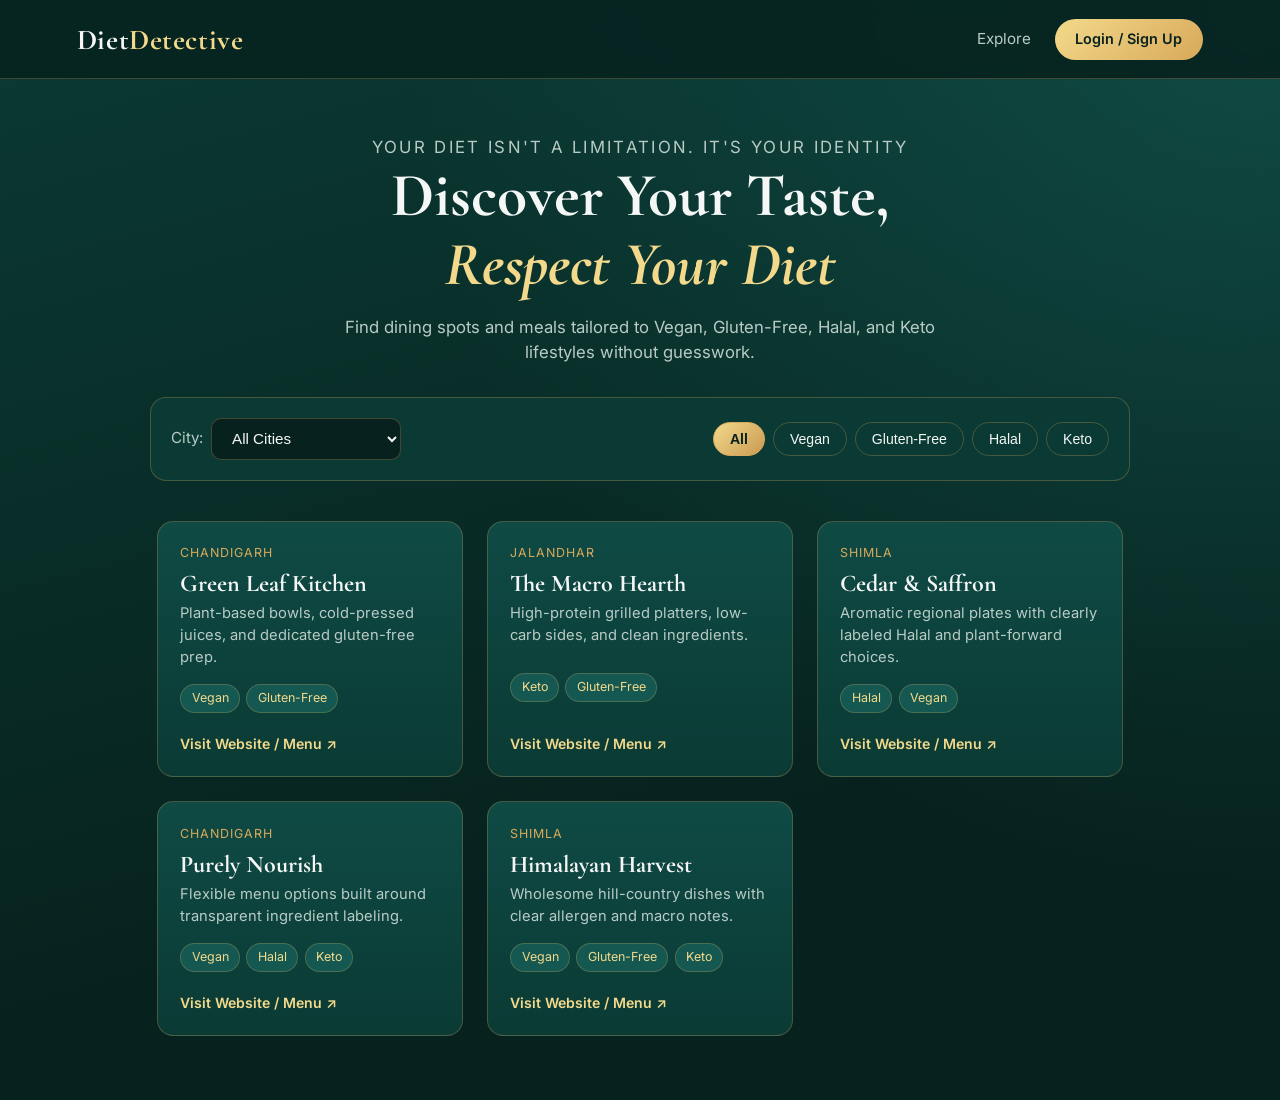
==== index.html @ c37e55c5 "Add DietDetective entry page with separate CSS and JS" ====
<!DOCTYPE html>
<html lang="en">
<head>
  <meta charset="UTF-8" />
  <meta name="viewport" content="width=device-width, initial-scale=1.0" />
  <title>DietDetective – Discover Your Taste, Respect Your Diet</title>
  <link rel="preconnect" href="https://fonts.googleapis.com" />
  <link rel="preconnect" href="https://fonts.gstatic.com" crossorigin />
  <link
    href="https://fonts.googleapis.com/css2?family=Cormorant+Garamond:ital,wght@0,500;0,600;0,700;1,500;1,600&family=Inter:wght@400;500;600&display=swap"
    rel="stylesheet"
  />
  <link rel="stylesheet" href="./index.css" />
</head>
<body>
  <header class="navbar">
    <a href="./index.html" class="brand">Diet<span>Detective</span></a>
    <nav class="nav-actions" aria-label="Primary navigation">
      <a href="#explore" class="nav-link">Explore</a>
      <a href="./login_signup.html" class="btn-gold">Login / Sign Up</a>
    </nav>
  </header>

  <section class="hero">
    <p class="hero-eyebrow">Your Diet Isn't a Limitation. It's Your Identity</p>
    <h1>Discover Your Taste,<br /><em>Respect Your Diet</em></h1>
    <p>
      Find dining spots and meals tailored to Vegan, Gluten-Free, Halal, and Keto lifestyles without guesswork.
    </p>
  </section>

  <section id="explore" aria-label="Filter restaurants">
    <div class="filter-bar">
      <label for="cityFilter" class="filter-label">
        City:
        <select id="cityFilter" class="city-select">
          <option value="all">All Cities</option>
          <option value="Chandigarh">Chandigarh</option>
          <option value="Jalandhar">Jalandhar</option>
          <option value="Shimla">Shimla</option>
        </select>
      </label>

      <div class="diet-pills" role="group" aria-label="Dietary preferences">
        <button type="button" class="diet-pill active" data-diet="all">All</button>
        <button type="button" class="diet-pill" data-diet="Vegan">Vegan</button>
        <button type="button" class="diet-pill" data-diet="Gluten-Free">Gluten-Free</button>
        <button type="button" class="diet-pill" data-diet="Halal">Halal</button>
        <button type="button" class="diet-pill" data-diet="Keto">Keto</button>
      </div>
    </div>

    <div id="spotGrid" class="grid"></div>
  </section>

  <script src="./index.js" defer></script>
</body>
</html>
---- index.css ----
:root {
  --bg-deep: #07221e;
  --bg-surface: #0b3a34;
  --bg-card: #0f4a45;
  --bg-card-soft: #145851;
  --gold: #d8a95a;
  --gold-bright: #f3d98b;
  --gold-warm: #c99a52;
  --text-main: #f4f7f5;
  --text-muted: #b8cbc5;
  --border-subtle: rgba(216, 169, 90, 0.28);
}

* {
  box-sizing: border-box;
  margin: 0;
  padding: 0;
}

html {
  scroll-behavior: smooth;
}

body {
  font-family: 'Inter', system-ui, -apple-system, sans-serif;
  background:
    radial-gradient(circle at top right, rgba(20, 88, 81, 0.65) 0%, transparent 52%),
    linear-gradient(165deg, var(--bg-surface) 0%, var(--bg-deep) 70%);
  color: var(--text-main);
  min-height: 100vh;
  line-height: 1.5;
}

a {
  color: inherit;
  text-decoration: none;
}

/* Navigation Bar */
.navbar {
  display: flex;
  justify-content: space-between;
  align-items: center;
  padding: 1.1rem 6%;
  border-bottom: 1px solid var(--border-subtle);
  background: rgba(7, 34, 30, 0.85);
  backdrop-filter: blur(8px);
  position: sticky;
  top: 0;
  z-index: 10;
}

.brand {
  font-family: 'Cormorant Garamond', Georgia, serif;
  font-size: 1.8rem;
  font-weight: 700;
  letter-spacing: 0.02em;
}

.brand span {
  color: var(--gold-bright);
}

.nav-actions {
  display: flex;
  align-items: center;
  gap: 1.5rem;
}

.nav-link {
  font-size: 0.95rem;
  color: var(--text-muted);
  transition: color 0.2s ease;
}

.nav-link:hover {
  color: var(--gold-bright);
}

.btn-gold {
  display: inline-flex;
  align-items: center;
  gap: 0.45rem;
  padding: 0.6rem 1.3rem;
  border-radius: 999px;
  background: linear-gradient(135deg, var(--gold-bright), var(--gold));
  color: var(--bg-deep);
  font-weight: 600;
  font-size: 0.9rem;
  border: none;
  cursor: pointer;
  transition: transform 0.15s ease, box-shadow 0.2s ease;
}

.btn-gold:hover {
  transform: translateY(-1px);
  box-shadow: 0 6px 18px rgba(216, 169, 90, 0.3);
}

/* Hero Section */
.hero {
  max-width: 1120px;
  margin: 0 auto;
  padding: 3.5rem 6% 2rem;
  text-align: center;
}

.hero-eyebrow {
  color: var(--gold);
  font-size: 0.84rem;
  text-transform: uppercase;
  letter-spacing: 0.14em;
  margin-bottom: 0.75rem;
}

.hero h1 {
  font-family: 'Cormorant Garamond', Georgia, serif;
  font-size: clamp(2.4rem, 5vw, 3.85rem);
  line-height: 1.12;
  font-weight: 700;
  margin-bottom: 1rem;
}

.hero h1 em {
  color: var(--gold-bright);
  font-style: italic;
}

.hero p {
  max-width: 620px;
  margin: 0 auto;
  color: var(--text-muted);
  font-size: 1.05rem;
}

/* Filter Bar */
.filter-bar {
  max-width: 980px;
  margin: 0 auto 2.5rem;
  padding: 1.25rem;
  border-radius: 16px;
  background: var(--bg-surface);
  border: 1px solid var(--border-subtle);
  display: flex;
  flex-wrap: wrap;
  gap: 1rem;
  align-items: center;
  justify-content: space-between;
}

.filter-label {
  display: flex;
  align-items: center;
  gap: 0.5rem;
  font-size: 0.95rem;
  color: var(--text-muted);
}

.city-select {
  background: var(--bg-deep);
  color: var(--text-main);
  border: 1px solid var(--border-subtle);
  border-radius: 10px;
  padding: 0.65rem 1rem;
  font-size: 0.95rem;
  min-width: 190px;
}

.city-select:focus {
  outline: 2px solid var(--gold);
  outline-offset: 1px;
}

.diet-pills {
  display: flex;
  flex-wrap: wrap;
  gap: 0.5rem;
}

.diet-pill {
  padding: 0.5rem 1rem;
  border-radius: 999px;
  border: 1px solid var(--border-subtle);
  background: transparent;
  color: var(--text-main);
  font-size: 0.88rem;
  cursor: pointer;
  transition: all 0.2s ease;
}

.diet-pill.active,
.diet-pill:hover {
  background: linear-gradient(135deg, var(--gold-bright), var(--gold-warm));
  color: var(--bg-deep);
  border-color: var(--gold);
  font-weight: 600;
}

/* Restaurant Cards Grid */
.grid {
  max-width: 1120px;
  margin: 0 auto;
  padding: 0 6% 4rem;
  display: grid;
  grid-template-columns: repeat(auto-fill, minmax(280px, 1fr));
  gap: 1.5rem;
}

.card {
  background: linear-gradient(180deg, var(--bg-card) 0%, var(--bg-surface) 100%);
  border: 1px solid var(--border-subtle);
  border-radius: 16px;
  padding: 1.4rem;
  display: flex;
  flex-direction: column;
  justify-content: space-between;
  gap: 1rem;
  transition: transform 0.2s ease, border-color 0.2s ease;
}

.card:hover {
  transform: translateY(-3px);
  border-color: rgba(243, 217, 139, 0.55);
}

.card-city {
  font-size: 0.78rem;
  text-transform: uppercase;
  letter-spacing: 0.08em;
  color: var(--gold);
}

.card-title {
  font-family: 'Cormorant Garamond', Georgia, serif;
  font-size: 1.5rem;
  margin-top: 0.2rem;
}

.card-desc,
.empty-state {
  color: var(--text-muted);
  font-size: 0.92rem;
}

.empty-state {
  grid-column: 1 / -1;
  text-align: center;
}

.tags {
  display: flex;
  flex-wrap: wrap;
  gap: 0.4rem;
}

.tag {
  font-size: 0.78rem;
  padding: 0.25rem 0.65rem;
  border-radius: 999px;
  background: var(--bg-card-soft);
  border: 1px solid var(--border-subtle);
  color: var(--gold-bright);
}

@media (max-width: 640px) {
  .navbar {
    padding: 1rem 5%;
  }

  .nav-actions {
    gap: 1rem;
  }

  .filter-bar {
    flex-direction: column;
    align-items: stretch;
  }

  .city-select {
    width: 100%;
  }
}
.card-link {
  display: inline-flex;
  align-items: center;
  gap: 0.35rem;
  margin-top: 0.25rem;
  font-size: 0.88rem;
  font-weight: 600;
  color: var(--gold-bright);
  transition: color 0.2s ease, transform 0.2s ease;
}

.card-link:hover {
  color: var(--gold);
  transform: translateX(2px);
}
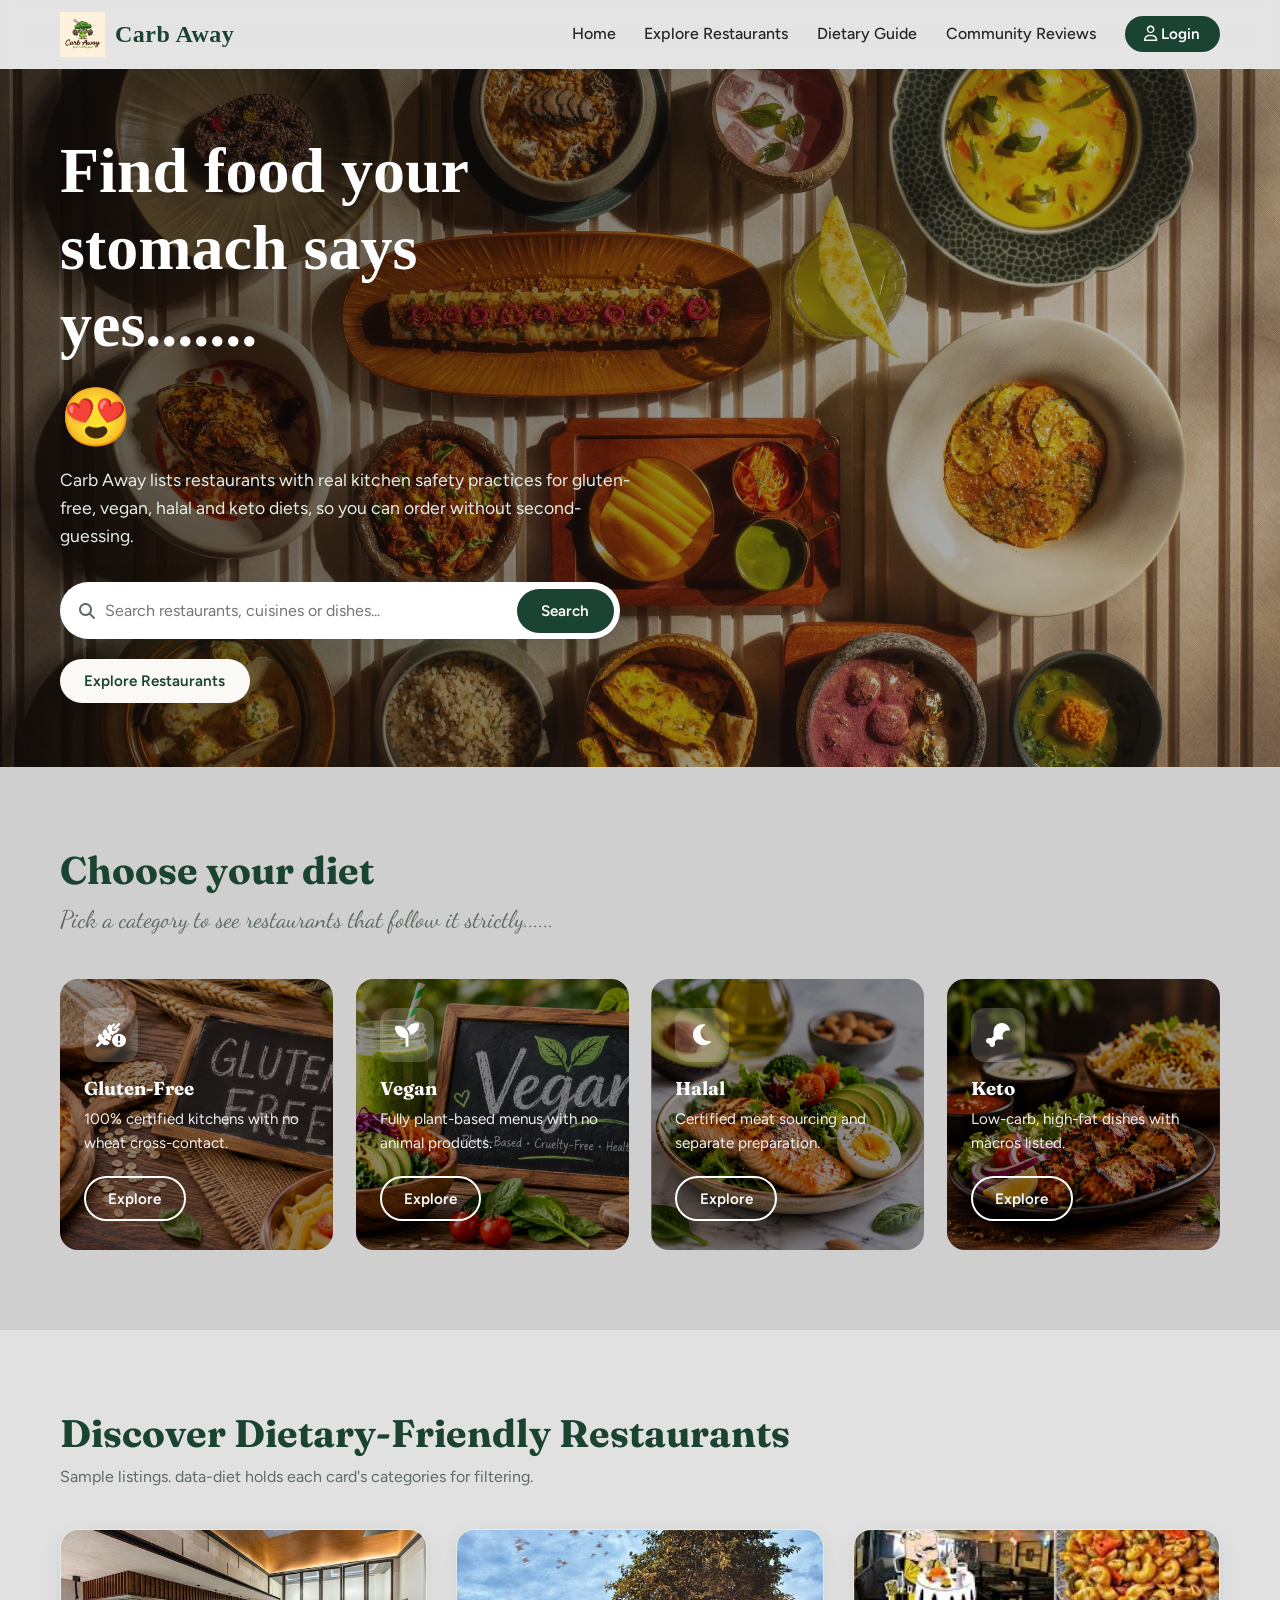
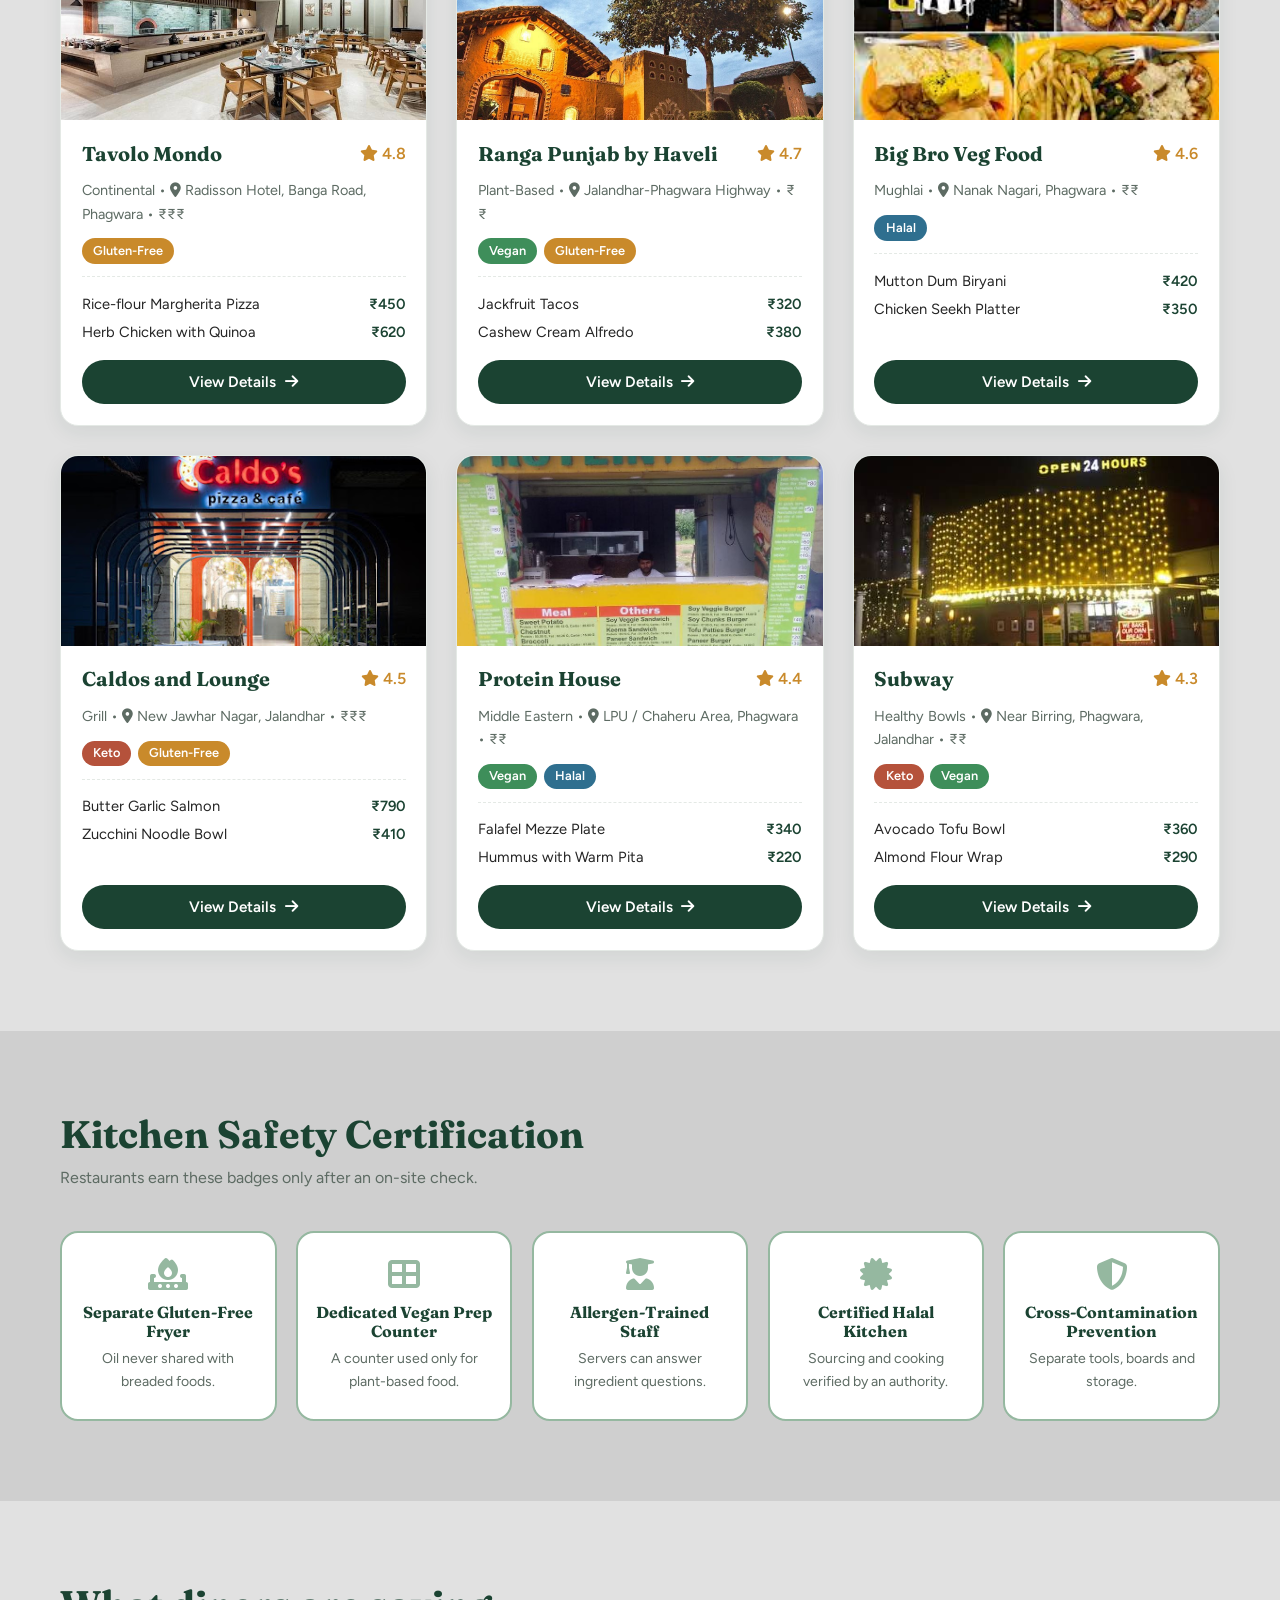
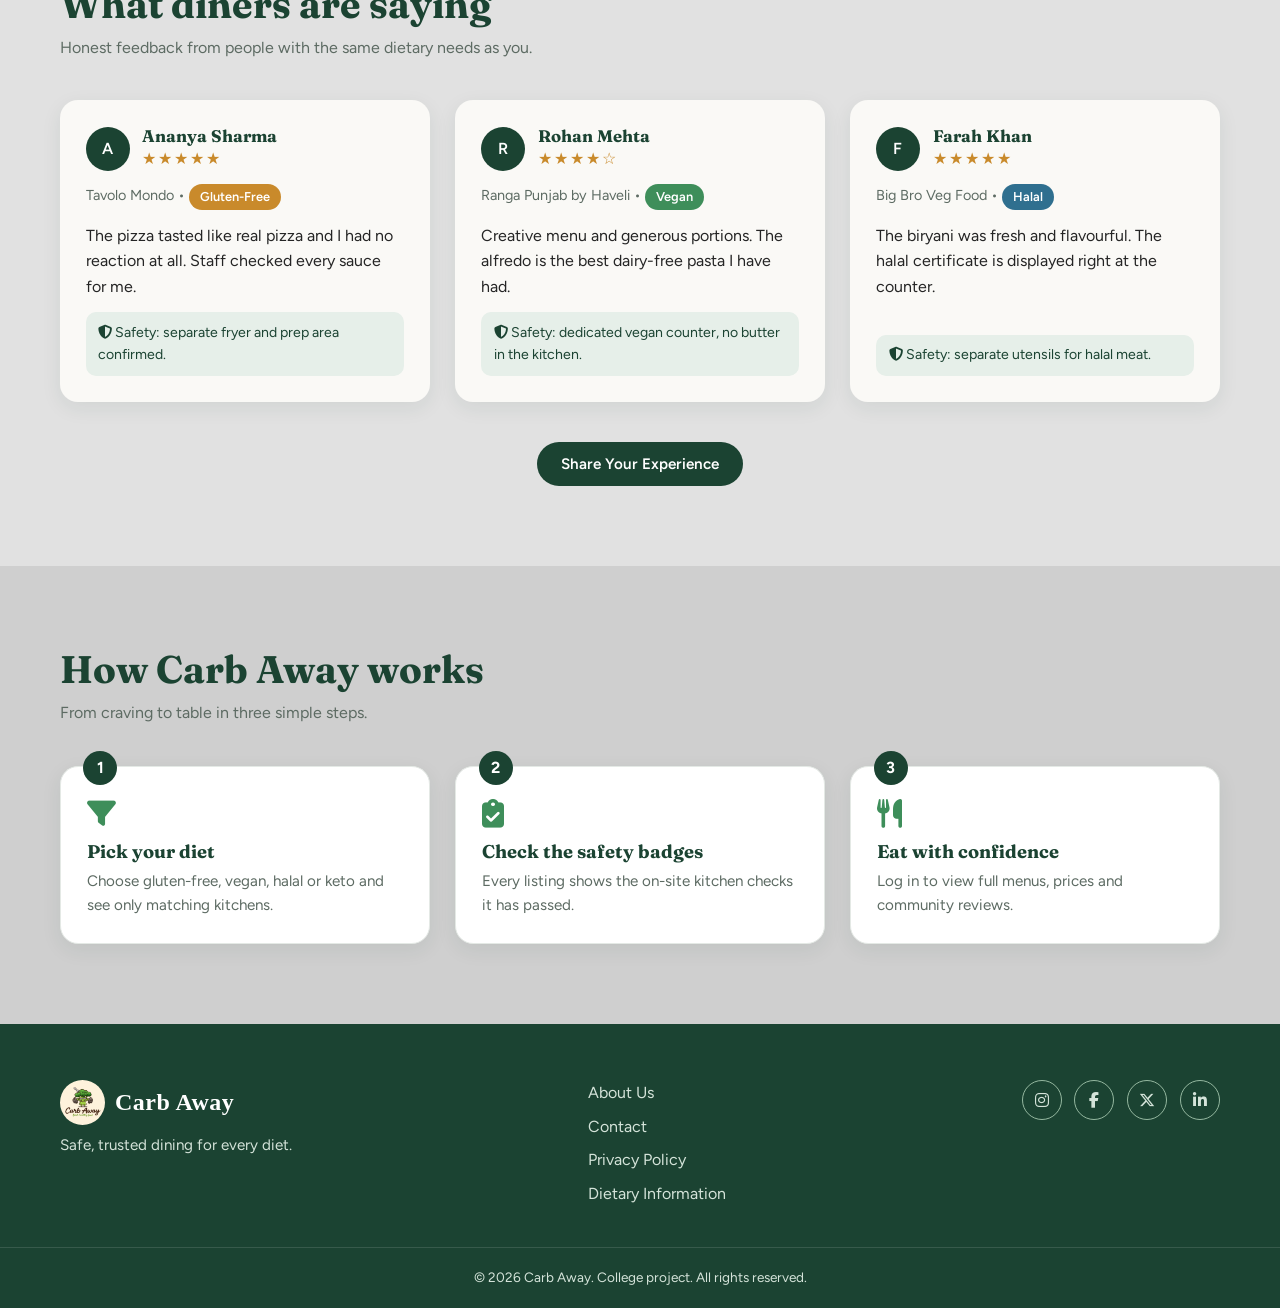
==== commit eb1007b5: "Replace entry page with DietDine files from Maske branch" ====
--- a/index.html
+++ b/index.html
@@ -1,58 +1,532 @@
 <!DOCTYPE html>
 <html lang="en">
 <head>
-  <meta charset="UTF-8" />
-  <meta name="viewport" content="width=device-width, initial-scale=1.0" />
-  <title>DietDetective – Discover Your Taste, Respect Your Diet</title>
-  <link rel="preconnect" href="https://fonts.googleapis.com" />
-  <link rel="preconnect" href="https://fonts.gstatic.com" crossorigin />
-  <link
-    href="https://fonts.googleapis.com/css2?family=Cormorant+Garamond:ital,wght@0,500;0,600;0,700;1,500;1,600&family=Inter:wght@400;500;600&display=swap"
-    rel="stylesheet"
-  />
-  <link rel="stylesheet" href="./index.css" />
+  <meta charset="UTF-8">
+  <meta name="viewport" content="width=device-width, initial-scale=1.0">
+  <title>Carb Away | Restaurants for tagdi Diets</title>
+
+  <!-- Fonts and icons (need internet) -->
+  <link rel="preconnect" href="https://fonts.googleapis.com">
+  <link href="https://fonts.googleapis.com/css2?family=Dancing+Script:wght@400;500;600;700&family=Fraunces:wght@600;700&family=Figtree:wght@400;500;600&display=swap" rel="stylesheet">
+  <link rel="stylesheet" href="https://cdnjs.cloudflare.com/ajax/libs/font-awesome/6.5.1/css/all.min.css">
+
+  <link rel="stylesheet" href="style.css">
 </head>
 <body>
-  <header class="navbar">
-    <a href="./index.html" class="brand">Diet<span>Detective</span></a>
-    <nav class="nav-actions" aria-label="Primary navigation">
-      <a href="#explore" class="nav-link">Explore</a>
-      <a href="./login_signup.html" class="btn-gold">Login / Sign Up</a>
-    </nav>
+
+  <!-- ========== A. NAVIGATION ========== -->
+  <header class="navbar" id="navbar">
+    <div class="container nav-inner">
+      <a href="#home" class="logo"><img src="assets/images/carb-away-logo.jpeg" alt="Carb Away logo"><span>Carb Away</span> </a>
+
+      <!-- Checkbox lets the mobile menu open with CSS only -->
+      <input type="checkbox" id="nav-toggle" class="nav-toggle">
+      <label for="nav-toggle" class="nav-burger" aria-label="Open menu"><i class="fa-solid fa-bars"></i></label>
+
+      <nav class="nav-links" id="nav-links">
+        <a href="#home">Home</a>
+        <a href="#restaurants">Explore Restaurants</a>
+        <a href="#guide">Dietary Guide</a>
+        <a href="#reviews">Community Reviews</a>
+        <!-- JS teammate: change text to "Profile / Logout" when logged in -->
+        <a href="login.html" class="btn btn-primary btn-small" id="auth-link">
+          <i class="fa-regular fa-user"></i> Login
+        </a>
+      </nav>
+    </div>
   </header>
 
-  <section class="hero">
-    <p class="hero-eyebrow">Your Diet Isn't a Limitation. It's Your Identity</p>
-    <h1>Discover Your Taste,<br /><em>Respect Your Diet</em></h1>
-    <p>
-      Find dining spots and meals tailored to Vegan, Gluten-Free, Halal, and Keto lifestyles without guesswork.
-    </p>
-  </section>
-
-  <section id="explore" aria-label="Filter restaurants">
-    <div class="filter-bar">
-      <label for="cityFilter" class="filter-label">
-        City:
-        <select id="cityFilter" class="city-select">
-          <option value="all">All Cities</option>
-          <option value="Chandigarh">Chandigarh</option>
-          <option value="Jalandhar">Jalandhar</option>
-          <option value="Shimla">Shimla</option>
-        </select>
-      </label>
-
-      <div class="diet-pills" role="group" aria-label="Dietary preferences">
-        <button type="button" class="diet-pill active" data-diet="all">All</button>
-        <button type="button" class="diet-pill" data-diet="Vegan">Vegan</button>
-        <button type="button" class="diet-pill" data-diet="Gluten-Free">Gluten-Free</button>
-        <button type="button" class="diet-pill" data-diet="Halal">Halal</button>
-        <button type="button" class="diet-pill" data-diet="Keto">Keto</button>
-      </div>
-    </div>
-
-    <div id="spotGrid" class="grid"></div>
-  </section>
-
-  <script src="./index.js" defer></script>
+  <main>
+    <!-- ========== B. HERO ========== -->
+    <section class="hero" id="home">
+      <div class="container hero-content">
+        <h1 class="hero-heading">
+          <span>Find food your stomach says yes.......</span>
+          <span class="hero-smile" aria-label="heart eyes emoji">😍</span>
+        </h1>
+        <p>Carb Away lists restaurants with real kitchen safety practices for gluten-free, vegan, halal and keto diets, so you can order without second-guessing.</p>
+
+        <form class="search-bar" id="search-form" action="#restaurants">
+          <i class="fa-solid fa-magnifying-glass"></i>
+          <input type="search" id="search-input" placeholder="Search restaurants, cuisines or dishes...">
+          <button type="submit" class="btn btn-primary" id="search-btn">Search</button>
+        </form>
+
+        <a href="#restaurants" class="btn btn-light">Explore Restaurants</a>
+      </div>
+    </section>
+
+    <!-- ========== C. DIETARY CATEGORIES ========== -->
+    <section class="section" id="guide">
+      <div class="container">
+        <h2 class="section-title">Choose your diet</h2>
+        <p class="section-sub">Pick a category to see restaurants that follow it strictly......</p>
+
+        <div class="category-grid" id="category-grid">
+          <article class="category-card cat-gluten" data-category="gluten-free">
+            <span class="cat-icon"><i class="fa-solid fa-wheat-awn-circle-exclamation"></i></span>
+            <h3>Gluten-Free</h3>
+            <p>100% certified kitchens with no wheat cross-contact.</p>
+            <button class="btn btn-outline category-btn" data-category="gluten-free">Explore</button>
+          </article>
+          <article class="category-card cat-vegan" data-category="vegan">
+            <span class="cat-icon"><i class="fa-solid fa-seedling"></i></span>
+            <h3>Vegan</h3>
+            <p>Fully plant-based menus with no animal products.</p>
+            <button class="btn btn-outline category-btn" data-category="vegan">Explore</button>
+          </article>
+          <article class="category-card cat-halal" data-category="halal">
+            <span class="cat-icon"><i class="fa-solid fa-moon"></i></span>
+            <h3>Halal</h3>
+            <p>Certified meat sourcing and separate preparation.</p>
+            <button class="btn btn-outline category-btn" data-category="halal">Explore</button>
+          </article>
+          <article class="category-card cat-keto" data-category="keto">
+            <span class="cat-icon"><i class="fa-solid fa-drumstick-bite"></i></span>
+            <h3>Keto</h3>
+            <p>Low-carb, high-fat dishes with macros listed.</p>
+            <button class="btn btn-outline category-btn" data-category="keto">Explore</button>
+          </article>
+        </div>
+      </div>
+    </section>
+
+    <!-- ========== D. RESTAURANT LISTING ========== -->
+    <section class="section section-alt" id="restaurants">
+      <div class="container">
+        <h2 class="section-title">Discover Dietary-Friendly Restaurants</h2>
+        <p class="section-sub">Sample listings. data-diet holds each card's categories for filtering.</p>
+
+        <div class="restaurant-grid" id="restaurant-grid">
+
+          <article class="restaurant-card" id="rest-1" data-diet="gluten-free" data-name="Tavolo Mondo" data-cuisine="Continental">
+            <div class="card-img img-1"></div>
+            <div class="card-body">
+              <div class="card-top"><h3>Tavolo Mondo</h3><span class="rating"><i class="fa-solid fa-star"></i> 4.8</span></div>
+              <p class="meta">Continental &bull; <i class="fa-solid fa-location-dot"></i> Radisson Hotel, Banga Road, Phagwara &bull; ₹₹₹</p>
+              <div class="badges"><span class="badge badge-gluten">Gluten-Free</span></div>
+              <ul class="dishes">
+                <li>Rice-flour Margherita Pizza <span>₹450</span></li>
+                <li>Herb Chicken with Quinoa <span>₹620</span></li>
+              </ul>
+              <a href="#login-popup" class="btn btn-primary view-details-btn" data-id="rest-1">View Details <i class="fa-solid fa-arrow-right"></i></a>
+            </div>
+          </article>
+
+          <article class="restaurant-card" id="rest-2" data-diet="vegan" data-name="Ranga Punjab by Haveli" data-cuisine="Plant-Based">
+            <div class="card-img img-2"></div>
+            <div class="card-body">
+              <div class="card-top"><h3>Ranga Punjab by Haveli</h3><span class="rating"><i class="fa-solid fa-star"></i> 4.7</span></div>
+              <p class="meta">Plant-Based &bull; <i class="fa-solid fa-location-dot"></i> Jalandhar-Phagwara Highway &bull; ₹₹</p>
+              <div class="badges"><span class="badge badge-vegan">Vegan</span><span class="badge badge-gluten">Gluten-Free</span></div>
+              <ul class="dishes">
+                <li>Jackfruit Tacos <span>₹320</span></li>
+                <li>Cashew Cream Alfredo <span>₹380</span></li>
+              </ul>
+              <a href="#login-popup" class="btn btn-primary view-details-btn" data-id="rest-2">View Details <i class="fa-solid fa-arrow-right"></i></a>
+            </div>
+          </article>
+
+          <article class="restaurant-card" id="rest-3" data-diet="halal" data-name="Big Bro Veg Food" data-cuisine="Mughlai">
+            <div class="card-img img-3"></div>
+            <div class="card-body">
+              <div class="card-top"><h3>Big Bro Veg Food</h3><span class="rating"><i class="fa-solid fa-star"></i> 4.6</span></div>
+              <p class="meta">Mughlai &bull; <i class="fa-solid fa-location-dot"></i> Nanak Nagari, Phagwara &bull; ₹₹</p>
+              <div class="badges"><span class="badge badge-halal">Halal</span></div>
+              <ul class="dishes">
+                <li>Mutton Dum Biryani <span>₹420</span></li>
+                <li>Chicken Seekh Platter <span>₹350</span></li>
+              </ul>
+              <a href="#login-popup" class="btn btn-primary view-details-btn" data-id="rest-3">View Details <i class="fa-solid fa-arrow-right"></i></a>
+            </div>
+          </article>
+
+          <article class="restaurant-card" id="rest-4" data-diet="keto gluten-free" data-name="Caldos and Lounge" data-cuisine="Grill">
+            <div class="card-img img-4"></div>
+            <div class="card-body">
+              <div class="card-top"><h3>Caldos and Lounge</h3><span class="rating"><i class="fa-solid fa-star"></i> 4.5</span></div>
+              <p class="meta">Grill &bull; <i class="fa-solid fa-location-dot"></i> New Jawhar Nagar, Jalandhar &bull; ₹₹₹</p>
+              <div class="badges"><span class="badge badge-keto">Keto</span><span class="badge badge-gluten">Gluten-Free</span></div>
+              <ul class="dishes">
+                <li>Butter Garlic Salmon <span>₹790</span></li>
+                <li>Zucchini Noodle Bowl <span>₹410</span></li>
+              </ul>
+              <a href="#login-popup" class="btn btn-primary view-details-btn" data-id="rest-4">View Details <i class="fa-solid fa-arrow-right"></i></a>
+            </div>
+          </article>
+
+          <article class="restaurant-card" id="rest-5" data-diet="vegan halal" data-name="Protein House" data-cuisine="Middle Eastern">
+            <div class="card-img img-5"></div>
+            <div class="card-body">
+              <div class="card-top"><h3>Protein House</h3><span class="rating"><i class="fa-solid fa-star"></i> 4.4</span></div>
+              <p class="meta">Middle Eastern &bull; <i class="fa-solid fa-location-dot"></i> LPU / Chaheru Area, Phagwara &bull; ₹₹</p>
+              <div class="badges"><span class="badge badge-vegan">Vegan</span><span class="badge badge-halal">Halal</span></div>
+              <ul class="dishes">
+                <li>Falafel Mezze Plate <span>₹340</span></li>
+                <li>Hummus with Warm Pita <span>₹220</span></li>
+              </ul>
+              <a href="#login-popup" class="btn btn-primary view-details-btn" data-id="rest-5">View Details <i class="fa-solid fa-arrow-right"></i></a>
+            </div>
+          </article>
+
+          <article class="restaurant-card" id="rest-6" data-diet="keto vegan" data-name="Subway" data-cuisine="Healthy Bowls">
+            <div class="card-img img-6"></div>
+            <div class="card-body">
+              <div class="card-top"><h3>Subway</h3><span class="rating"><i class="fa-solid fa-star"></i> 4.3</span></div>
+              <p class="meta">Healthy Bowls &bull; <i class="fa-solid fa-location-dot"></i> Near Birring, Phagwara, Jalandhar &bull; ₹₹</p>
+              <div class="badges"><span class="badge badge-keto">Keto</span><span class="badge badge-vegan">Vegan</span></div>
+              <ul class="dishes">
+                <li>Avocado Tofu Bowl <span>₹360</span></li>
+                <li>Almond Flour Wrap <span>₹290</span></li>
+              </ul>
+              <a href="#login-popup" class="btn btn-primary view-details-btn" data-id="rest-6">View Details <i class="fa-solid fa-arrow-right"></i></a>
+            </div>
+          </article>
+
+        </div>
+      </div>
+    </section>
+
+    <!-- ========== E. KITCHEN SAFETY ========== -->
+    <section class="section" id="safety">
+      <div class="container">
+        <h2 class="section-title">Kitchen Safety Certification</h2>
+        <p class="section-sub">Restaurants earn these badges only after an on-site check.</p>
+
+        <div class="safety-grid">
+          <div class="safety-badge"><i class="fa-solid fa-fire-burner"></i><h3>Separate Gluten-Free Fryer</h3><p>Oil never shared with breaded foods.</p></div>
+          <div class="safety-badge"><i class="fa-solid fa-table-cells-large"></i><h3>Dedicated Vegan Prep Counter</h3><p>A counter used only for plant-based food.</p></div>
+          <div class="safety-badge"><i class="fa-solid fa-user-graduate"></i><h3>Allergen-Trained Staff</h3><p>Servers can answer ingredient questions.</p></div>
+          <div class="safety-badge"><i class="fa-solid fa-certificate"></i><h3>Certified Halal Kitchen</h3><p>Sourcing and cooking verified by an authority.</p></div>
+          <div class="safety-badge"><i class="fa-solid fa-shield-halved"></i><h3>Cross-Contamination Prevention</h3><p>Separate tools, boards and storage.</p></div>
+        </div>
+      </div>
+    </section>
+
+    <!-- ========== F. COMMUNITY REVIEWS ========== -->
+    <section class="section section-alt" id="reviews">
+      <div class="container">
+        <h2 class="section-title">What diners are saying</h2>
+        <p class="section-sub">Honest feedback from people with the same dietary needs as you.</p>
+
+        <div class="review-grid" id="review-grid">
+          <article class="review-card">
+            <div class="review-head"><span class="avatar">A</span><div><h3>Ananya Sharma</h3><span class="stars" aria-label="5 out of 5">★★★★★</span></div></div>
+            <p class="review-meta">Tavolo Mondo &bull; <span class="badge badge-gluten">Gluten-Free</span></p>
+            <p>The pizza tasted like real pizza and I had no reaction at all. Staff checked every sauce for me.</p>
+            <p class="safety-note"><i class="fa-solid fa-shield-halved"></i> Safety: separate fryer and prep area confirmed.</p>
+          </article>
+          <article class="review-card">
+            <div class="review-head"><span class="avatar">R</span><div><h3>Rohan Mehta</h3><span class="stars" aria-label="4 out of 5">★★★★☆</span></div></div>
+            <p class="review-meta">Ranga Punjab by Haveli &bull; <span class="badge badge-vegan">Vegan</span></p>
+            <p>Creative menu and generous portions. The alfredo is the best dairy-free pasta I have had.</p>
+            <p class="safety-note"><i class="fa-solid fa-shield-halved"></i> Safety: dedicated vegan counter, no butter in the kitchen.</p>
+          </article>
+          <article class="review-card">
+            <div class="review-head"><span class="avatar">F</span><div><h3>Farah Khan</h3><span class="stars" aria-label="5 out of 5">★★★★★</span></div></div>
+            <p class="review-meta">Big Bro Veg Food &bull; <span class="badge badge-halal">Halal</span></p>
+            <p>The biryani was fresh and flavourful. The halal certificate is displayed right at the counter.</p>
+            <p class="safety-note"><i class="fa-solid fa-shield-halved"></i> Safety: separate utensils for halal meat.</p>
+          </article>
+        </div>
+
+        <div class="center">
+          <!-- Opens #review-popup with CSS. JS teammate: save the submitted review and add it to the grid above -->
+          <a href="#review-popup" class="btn btn-primary" id="share-review-btn">Share Your Experience</a>
+        </div>
+      </div>
+    </section>
+
+    <!-- ========== H. HOW IT WORKS ========== -->
+    <section class="section" id="how">
+      <div class="container">
+        <h2 class="section-title">How Carb Away works</h2>
+        <p class="section-sub">From craving to table in three simple steps.</p>
+        <div class="steps-grid">
+          <div class="step"><span class="step-num">1</span><i class="fa-solid fa-filter"></i><h3>Pick your diet</h3><p>Choose gluten-free, vegan, halal or keto and see only matching kitchens.</p></div>
+          <div class="step"><span class="step-num">2</span><i class="fa-solid fa-clipboard-check"></i><h3>Check the safety badges</h3><p>Every listing shows the on-site kitchen checks it has passed.</p></div>
+          <div class="step"><span class="step-num">3</span><i class="fa-solid fa-utensils"></i><h3>Eat with confidence</h3><p>Log in to view full menus, prices and community reviews.</p></div>
+        </div>
+      </div>
+    </section>
+  </main>
+
+  <!-- ========== G. FOOTER ========== -->
+  <footer class="footer">
+    <div class="container footer-inner">
+      <div>
+        <a href="#home" class="logo logo-light"><img src="assets/images/carb-away-logo.jpeg" alt="Carb Away logo"><span>Carb Away</span></a>
+        <p class="footer-text">Safe, trusted dining for every diet.</p>
+      </div>
+      <nav class="footer-links">
+        <a href="#">About Us</a>
+        <a href="#">Contact</a>
+        <a href="#">Privacy Policy</a>
+        <a href="#guide">Dietary Information</a>
+      </nav>
+      <div class="socials">
+        <a href="#" aria-label="Instagram"><i class="fa-brands fa-instagram"></i></a>
+        <a href="#" aria-label="Facebook"><i class="fa-brands fa-facebook-f"></i></a>
+        <a href="#" aria-label="X"><i class="fa-brands fa-x-twitter"></i></a>
+        <a href="#" aria-label="LinkedIn"><i class="fa-brands fa-linkedin-in"></i></a>
+      </div>
+    </div>
+    <p class="copyright">&copy; 2026 Carb Away. College project. All rights reserved.</p>
+  </footer>
+
+  <!-- ========== I. LOGIN / SIGN-UP POPUP ==========
+       Opens with pure CSS when the URL is #login-popup (View Details links point there).
+       JS teammate: you can also open it by adding the class "open" to #login-popup,
+       and hook the two forms for real login / sign-up. -->
+  <div class="modal" id="login-popup" role="dialog" aria-modal="true" aria-labelledby="popup-title">
+    <a href="#restaurants" class="modal-backdrop" aria-label="Close popup"></a>
+
+    <div class="modal-box">
+      <div class="modal-visual">
+        <span class="eyebrow">Carb Away</span>
+        <h2>Good food, better choices.</h2>
+        <ul class="perks">
+          <li><i class="fa-solid fa-circle-check"></i> Full menus and prices</li>
+          <li><i class="fa-solid fa-circle-check"></i> Kitchen safety certificates</li>
+          <li><i class="fa-solid fa-circle-check"></i> Reviews from the community</li>
+        </ul>
+      </div>
+
+      <div class="modal-panel">
+        <a href="#restaurants" class="modal-close" aria-label="Close"><i class="fa-solid fa-xmark"></i></a>
+
+        <input type="radio" name="auth-tab" id="tab-login" class="tab-radio" checked>
+        <input type="radio" name="auth-tab" id="tab-signup" class="tab-radio">
+
+        <h3 id="popup-title">Please log in to view details</h3>
+        <p class="modal-sub">It only takes a moment.</p>
+
+        <div class="tab-labels">
+          <label for="tab-login">Login</label>
+          <label for="tab-signup">Sign up</label>
+        </div>
+
+        <form class="modal-form form-login" action="#">
+          <div class="form-field">
+            <label for="popup-email">Email address</label>
+            <input id="popup-email" type="email" placeholder="you@example.com" required>
+          </div>
+          <div class="form-field">
+            <label for="popup-password">Password</label>
+            <input id="popup-password" type="password" placeholder="Enter your password" required>
+          </div>
+          <div class="form-row">
+            <label class="remember"><input type="checkbox"> Remember me</label>
+            <a class="link" href="#">Forgot password?</a>
+          </div>
+          <button type="submit" class="btn btn-primary">Login</button>
+        </form>
+
+        <form class="modal-form form-signup" action="#">
+          <div class="form-field">
+            <label for="signup-name">Full name</label>
+            <input id="signup-name" type="text" placeholder="Your name" required>
+          </div>
+          <div class="form-field">
+            <label for="signup-email">Email address</label>
+            <input id="signup-email" type="email" placeholder="you@example.com" required>
+          </div>
+          <div class="form-field">
+            <label for="signup-password">Create password</label>
+            <input id="signup-password" type="password" placeholder="At least 8 characters" minlength="8" required>
+          </div>
+          <div class="form-field">
+            <label for="signup-diet">Your diet</label>
+            <select id="signup-diet">
+              <option>Gluten-Free</option><option>Vegan</option><option>Halal</option><option>Keto</option><option>No preference</option>
+            </select>
+          </div>
+          <button type="submit" class="btn btn-primary">Create account</button>
+        </form>
+
+        <div class="divider"><span>or continue with</span></div>
+        <button type="button" class="btn social-btn">Continue with Google</button>
+      </div>
+    </div>
+  </div>
+
+  <!-- ========== J. RESTAURANT DETAILS POPUPS ==========
+       One per restaurant, hidden by default. They open with pure CSS at #details-rest-1 ... #details-rest-6.
+       JS teammate: after a logged-in click on View Details, add the class "open" to
+       the popup whose id is "details-" + the button's data-id. -->
+  <div class="modal" id="details-rest-1" role="dialog" aria-modal="true" aria-labelledby="details-title-1">
+    <a href="#restaurants" class="modal-backdrop" aria-label="Close details"></a>
+    <div class="modal-box modal-single">
+      <a href="#restaurants" class="modal-close" aria-label="Close"><i class="fa-solid fa-xmark"></i></a>
+      <div class="details-hero img-1"></div>
+      <div class="details-body">
+        <div class="card-top"><h3 id="details-title-1">Tavolo Mondo</h3><span class="rating"><i class="fa-solid fa-star"></i> 4.8</span></div>
+        <p class="meta">Continental &bull; ₹₹₹ &bull; <i class="fa-solid fa-location-dot"></i> Radisson Hotel, Banga Road, Phagwara</p>
+        <div class="badges"><span class="badge badge-gluten">Gluten-Free</span></div>
+        <h4>Menu highlights</h4>
+        <ul class="dishes">
+          <li>Rice-flour Margherita Pizza <span>₹450</span></li>
+                <li>Herb Chicken with Quinoa <span>₹620</span></li>
+        </ul>
+        <h4>Kitchen safety</h4>
+        <ul class="safety-list"><li><i class="fa-solid fa-circle-check"></i> Separate gluten-free fryer, oil never shared with breaded foods</li></ul>
+        <div class="details-actions">
+          <a class="btn btn-primary" href="https://www.google.com/maps/search/?api=1&amp;query=Tavolo+Mondo+Radisson+Hotel%2C+Banga+Road%2C+Phagwara" target="_blank" rel="noopener">Get directions</a>
+          <a class="btn btn-outline" href="#review-popup">Write a review</a>
+        </div>
+      </div>
+    </div>
+  </div>
+  <div class="modal" id="details-rest-2" role="dialog" aria-modal="true" aria-labelledby="details-title-2">
+    <a href="#restaurants" class="modal-backdrop" aria-label="Close details"></a>
+    <div class="modal-box modal-single">
+      <a href="#restaurants" class="modal-close" aria-label="Close"><i class="fa-solid fa-xmark"></i></a>
+      <div class="details-hero img-2"></div>
+      <div class="details-body">
+        <div class="card-top"><h3 id="details-title-2">Ranga Punjab by Haveli</h3><span class="rating"><i class="fa-solid fa-star"></i> 4.7</span></div>
+        <p class="meta">Plant-Based &bull; ₹₹ &bull; <i class="fa-solid fa-location-dot"></i> Jalandhar-Phagwara Highway</p>
+        <div class="badges"><span class="badge badge-vegan">Vegan</span><span class="badge badge-gluten">Gluten-Free</span></div>
+        <h4>Menu highlights</h4>
+        <ul class="dishes">
+          <li>Jackfruit Tacos <span>₹320</span></li>
+                <li>Cashew Cream Alfredo <span>₹380</span></li>
+        </ul>
+        <h4>Kitchen safety</h4>
+        <ul class="safety-list"><li><i class="fa-solid fa-circle-check"></i> Dedicated vegan prep counter, used only for plant-based food</li></ul>
+        <div class="details-actions">
+          <a class="btn btn-primary" href="https://www.google.com/maps/search/?api=1&amp;query=Ranga+Punjab+by+Haveli+Jalandhar-Phagwara+Highway" target="_blank" rel="noopener">Get directions</a>
+          <a class="btn btn-outline" href="#review-popup">Write a review</a>
+        </div>
+      </div>
+    </div>
+  </div>
+  <div class="modal" id="details-rest-3" role="dialog" aria-modal="true" aria-labelledby="details-title-3">
+    <a href="#restaurants" class="modal-backdrop" aria-label="Close details"></a>
+    <div class="modal-box modal-single">
+      <a href="#restaurants" class="modal-close" aria-label="Close"><i class="fa-solid fa-xmark"></i></a>
+      <div class="details-hero img-3"></div>
+      <div class="details-body">
+        <div class="card-top"><h3 id="details-title-3">Big Bro Veg Food</h3><span class="rating"><i class="fa-solid fa-star"></i> 4.6</span></div>
+        <p class="meta">Mughlai &bull; ₹₹ &bull; <i class="fa-solid fa-location-dot"></i> Nanak Nagari, Phagwara</p>
+        <div class="badges"><span class="badge badge-halal">Halal</span></div>
+        <h4>Menu highlights</h4>
+        <ul class="dishes">
+          <li>Mutton Dum Biryani <span>₹420</span></li>
+                <li>Chicken Seekh Platter <span>₹350</span></li>
+        </ul>
+        <h4>Kitchen safety</h4>
+        <ul class="safety-list"><li><i class="fa-solid fa-circle-check"></i> Certified halal kitchen, sourcing and cooking verified</li></ul>
+        <div class="details-actions">
+          <a class="btn btn-primary" href="https://www.google.com/maps/search/?api=1&amp;query=Big+Bro+Veg+Food+Nanak+Nagari%2C+Phagwara" target="_blank" rel="noopener">Get directions</a>
+          <a class="btn btn-outline" href="#review-popup">Write a review</a>
+        </div>
+      </div>
+    </div>
+  </div>
+  <div class="modal" id="details-rest-4" role="dialog" aria-modal="true" aria-labelledby="details-title-4">
+    <a href="#restaurants" class="modal-backdrop" aria-label="Close details"></a>
+    <div class="modal-box modal-single">
+      <a href="#restaurants" class="modal-close" aria-label="Close"><i class="fa-solid fa-xmark"></i></a>
+      <div class="details-hero img-4"></div>
+      <div class="details-body">
+        <div class="card-top"><h3 id="details-title-4">Caldos and Lounge</h3><span class="rating"><i class="fa-solid fa-star"></i> 4.5</span></div>
+        <p class="meta">Grill &bull; ₹₹₹ &bull; <i class="fa-solid fa-location-dot"></i> New Jawhar Nagar, Jalandhar</p>
+        <div class="badges"><span class="badge badge-keto">Keto</span><span class="badge badge-gluten">Gluten-Free</span></div>
+        <h4>Menu highlights</h4>
+        <ul class="dishes">
+          <li>Butter Garlic Salmon <span>₹790</span></li>
+                <li>Zucchini Noodle Bowl <span>₹410</span></li>
+        </ul>
+        <h4>Kitchen safety</h4>
+        <ul class="safety-list"><li><i class="fa-solid fa-circle-check"></i> Low-carb, high-fat dishes with macros listed</li><li><i class="fa-solid fa-circle-check"></i> Separate gluten-free fryer, oil never shared with breaded foods</li></ul>
+        <div class="details-actions">
+          <a class="btn btn-primary" href="https://www.google.com/maps/search/?api=1&amp;query=Caldos+and+Lounge+New+Jawhar+Nagar%2C+Jalandhar" target="_blank" rel="noopener">Get directions</a>
+          <a class="btn btn-outline" href="#review-popup">Write a review</a>
+        </div>
+      </div>
+    </div>
+  </div>
+  <div class="modal" id="details-rest-5" role="dialog" aria-modal="true" aria-labelledby="details-title-5">
+    <a href="#restaurants" class="modal-backdrop" aria-label="Close details"></a>
+    <div class="modal-box modal-single">
+      <a href="#restaurants" class="modal-close" aria-label="Close"><i class="fa-solid fa-xmark"></i></a>
+      <div class="details-hero img-5"></div>
+      <div class="details-body">
+        <div class="card-top"><h3 id="details-title-5">Protein House</h3><span class="rating"><i class="fa-solid fa-star"></i> 4.4</span></div>
+        <p class="meta">Middle Eastern &bull; ₹₹ &bull; <i class="fa-solid fa-location-dot"></i> LPU / Chaheru Area, Phagwara</p>
+        <div class="badges"><span class="badge badge-vegan">Vegan</span><span class="badge badge-halal">Halal</span></div>
+        <h4>Menu highlights</h4>
+        <ul class="dishes">
+          <li>Falafel Mezze Plate <span>₹340</span></li>
+                <li>Hummus with Warm Pita <span>₹220</span></li>
+        </ul>
+        <h4>Kitchen safety</h4>
+        <ul class="safety-list"><li><i class="fa-solid fa-circle-check"></i> Dedicated vegan prep counter, used only for plant-based food</li><li><i class="fa-solid fa-circle-check"></i> Certified halal kitchen, sourcing and cooking verified</li></ul>
+        <div class="details-actions">
+          <a class="btn btn-primary" href="https://www.google.com/maps/search/?api=1&amp;query=Protein+House+LPU+%2F+Chaheru+Area%2C+Phagwara" target="_blank" rel="noopener">Get directions</a>
+          <a class="btn btn-outline" href="#review-popup">Write a review</a>
+        </div>
+      </div>
+    </div>
+  </div>
+  <div class="modal" id="details-rest-6" role="dialog" aria-modal="true" aria-labelledby="details-title-6">
+    <a href="#restaurants" class="modal-backdrop" aria-label="Close details"></a>
+    <div class="modal-box modal-single">
+      <a href="#restaurants" class="modal-close" aria-label="Close"><i class="fa-solid fa-xmark"></i></a>
+      <div class="details-hero img-6"></div>
+      <div class="details-body">
+        <div class="card-top"><h3 id="details-title-6">Subway</h3><span class="rating"><i class="fa-solid fa-star"></i> 4.3</span></div>
+        <p class="meta">Healthy Bowls &bull; ₹₹ &bull; <i class="fa-solid fa-location-dot"></i> Near Birring, Phagwara, Jalandhar</p>
+        <div class="badges"><span class="badge badge-keto">Keto</span><span class="badge badge-vegan">Vegan</span></div>
+        <h4>Menu highlights</h4>
+        <ul class="dishes">
+          <li>Avocado Tofu Bowl <span>₹360</span></li>
+                <li>Almond Flour Wrap <span>₹290</span></li>
+        </ul>
+        <h4>Kitchen safety</h4>
+        <ul class="safety-list"><li><i class="fa-solid fa-circle-check"></i> Low-carb, high-fat dishes with macros listed</li><li><i class="fa-solid fa-circle-check"></i> Dedicated vegan prep counter, used only for plant-based food</li></ul>
+        <div class="details-actions">
+          <a class="btn btn-primary" href="https://www.google.com/maps/search/?api=1&amp;query=Subway+Near+Birring%2C+Phagwara%2C+Jalandhar" target="_blank" rel="noopener">Get directions</a>
+          <a class="btn btn-outline" href="#review-popup">Write a review</a>
+        </div>
+      </div>
+    </div>
+  </div>
+
+  <!-- ========== K. REVIEW FORM POPUP ========== -->
+  <div class="modal" id="review-popup" role="dialog" aria-modal="true" aria-labelledby="review-title">
+    <a href="#reviews" class="modal-backdrop" aria-label="Close review form"></a>
+    <div class="modal-box modal-single modal-review">
+      <a href="#reviews" class="modal-close" aria-label="Close"><i class="fa-solid fa-xmark"></i></a>
+      <div class="modal-panel">
+        <h3 id="review-title">Share your experience</h3>
+        <p class="modal-sub">Your review helps others with the same diet eat safely.</p>
+        <form class="modal-form" action="#">
+          <div class="form-field">
+            <label for="review-restaurant">Restaurant</label>
+            <select id="review-restaurant" required><option value="">Choose a restaurant</option><option>Tavolo Mondo</option><option>Ranga Punjab by Haveli</option><option>Big Bro Veg Food</option><option>Caldos and Lounge</option><option>Protein House</option><option>Subway</option></select>
+          </div>
+          <fieldset class="star-rating">
+            <legend>Your rating</legend>
+            <input type="radio" name="rating" id="star5" value="5"><label for="star5" title="5 stars">&#9733;</label>
+            <input type="radio" name="rating" id="star4" value="4"><label for="star4" title="4 stars">&#9733;</label>
+            <input type="radio" name="rating" id="star3" value="3"><label for="star3" title="3 stars">&#9733;</label>
+            <input type="radio" name="rating" id="star2" value="2"><label for="star2" title="2 stars">&#9733;</label>
+            <input type="radio" name="rating" id="star1" value="1"><label for="star1" title="1 star">&#9733;</label>
+          </fieldset>
+          <div class="form-field">
+            <label for="review-text">Your review</label>
+            <textarea id="review-text" rows="4" placeholder="How was the food and the service?" required></textarea>
+          </div>
+          <div class="form-field">
+            <label for="review-safety">Kitchen safety note (optional)</label>
+            <textarea id="review-safety" rows="2" placeholder="Example: separate utensils were used for my order"></textarea>
+          </div>
+          <button type="submit" class="btn btn-primary">Submit review</button>
+        </form>
+      </div>
+    </div>
+  </div>
+
 </body>
-</html>+</html>
--- a/style.css
+++ b/style.css
@@ -0,0 +1,292 @@
+/* =========================================================
+   DietDine - style.css
+   1. Variables  2. Base  3. Buttons  4. Navbar  5. Hero
+   6. Categories  7. Restaurants  8. Safety  9. Reviews
+   10. Footer  11. Responsive
+   ========================================================= */
+
+/* ---------- 1. VARIABLES ---------- */
+:root {
+  --forest: #1B4332;
+  --sage: #95B8A0;
+  --cream: #FAF9F6;
+  --white: #FFFFFF;
+  --text: #252525;
+  --muted: #5d6b63;
+  --line: #e4e9e5;
+  --radius: 18px;
+  --shadow: 0 6px 20px rgba(27, 67, 50, .08);
+  --shadow-hover: 0 14px 32px rgba(27, 67, 50, .16);
+  /* category colours */
+  --c-gluten: #C98A2B;
+  --c-vegan: #3E8E5A;
+  --c-halal: #2F6F8F;
+  --c-keto: #B5523B;
+}
+
+/* ---------- 2. BASE ---------- */
+* { margin: 0; padding: 0; box-sizing: border-box; }
+html { scroll-behavior: smooth; scroll-padding-top: 76px; }
+body { font-family: 'Figtree', sans-serif; color: var(--text); background: #cfcfcf; line-height: 1.6; }
+h1, h2, h3 { font-family: 'Fraunces', serif; line-height: 1.2; color: var(--forest); }
+a { color: inherit; text-decoration: none; }
+ul { list-style: none; }
+.container { width: min(1160px, 92%); margin: 0 auto; }
+.center { text-align: center; margin-top: 2.5rem; }
+
+.section { padding: 5rem 0; }
+.section-alt { background: #e1e1e1; }
+.section-title { font-size: clamp(1.7rem, 3vw, 2.4rem); margin-bottom: .5rem; }
+.section-sub { color: var(--muted); margin-bottom: 2.5rem; max-width: 60ch; }
+#guide .section-sub { font-family: 'Dancing Script', cursive; font-size: 1.5rem; }
+
+:focus-visible { outline: 3px solid var(--sage); outline-offset: 2px; }
+
+/* ---------- 3. BUTTONS ---------- */
+.btn { display: inline-block; padding: .7rem 1.4rem; border-radius: 999px; border: 2px solid transparent;
+  font: 600 .95rem 'Figtree', sans-serif; cursor: pointer; transition: .25s; }
+.btn-primary { background: var(--forest); color: var(--white); }
+.btn-primary:hover { background: #12301f; transform: translateY(-2px); }
+.btn-light { background: var(--cream); color: var(--forest); }
+.btn-light:hover { background: var(--sage); transform: translateY(-2px); }
+.btn-outline { border-color: currentColor; background: transparent; color: inherit; }
+.btn-small { padding: .45rem 1.1rem; }
+
+/* ---------- 4. NAVBAR ---------- */
+.navbar { position: sticky; top: 0; z-index: 100; background: rgba(230, 230, 230, .94);
+  backdrop-filter: blur(8px); border-bottom: 1px solid var(--line); }
+.nav-inner { display: flex; align-items: center; justify-content: space-between; height: 68px; }
+.logo { display: flex; align-items: center; gap: 10px; font: 700 1.5rem 'Chalkduster', 'Chalkboard SE', 'Segoe Print', cursive; color: var(--forest); text-decoration: none; white-space: nowrap; }
+.logo img { width: 45px; height: 45px; object-fit:contain; }
+.logo span { color: var(--forest); letter-spacing: 0.02em; }
+.nav-links { display: flex; align-items: center; gap: 1.8rem; font-weight: 500; }
+.nav-links a:not(.btn):hover { color: var(--c-vegan); }
+.nav-toggle, .nav-burger { display: none; }
+
+/* ---------- 5. HERO ---------- */
+.hero { min-height: 560px; display: flex; align-items: center; color: var(--white);
+  background: linear-gradient(110deg, rgba(0,0,0,.6) 20%, rgba(0,0,0,.2)),
+              url('assets/images/background%20of%20crbaway.webp') center / cover, var(--forest); }
+.hero-content { padding: 4rem 0; }
+.hero h1 { color: var(--white); font-size: clamp(2.3rem, 5.5vw, 4rem); max-width: 16ch; margin-bottom: 1rem; font-family: 'Chalkduster', 'Chalkboard SE', 'Segoe Print', cursive; }
+.hero-heading { display: flex; align-items: center; gap: 0.45em; flex-wrap: wrap; }
+.hero-heading span { display: inline-block; }
+.hero-smile { display: inline-block; font-size: 0.9em; line-height: 1; transform: translateY(-0.05em); background: transparent; border-radius: 0; box-shadow: none; }
+.hero p { max-width: 52ch; font-size: 1.1rem; margin-bottom: 2rem; color: #e3ede6; }
+.search-bar { display: flex; align-items: center; gap: .6rem; background: var(--white); border-radius: 999px;
+  padding: .4rem .4rem .4rem 1.2rem; max-width: 560px; margin-bottom: 1.2rem; box-shadow: var(--shadow-hover); }
+.search-bar i { color: var(--muted); }
+.search-bar input { flex: 1; border: none; outline: none; font: 1rem 'Figtree', sans-serif; min-width: 0; background: transparent; }
+
+/* ---------- 6. CATEGORIES ---------- */
+.category-grid { display: grid; grid-template-columns: repeat(4, 1fr); gap: 1.4rem; }
+.category-card { --accent: var(--forest); background: var(--accent); color: var(--white);
+  padding: 1.8rem 1.5rem; border-radius: var(--radius); transition: .3s; }
+.category-card:hover { transform: translateY(-6px); box-shadow: var(--shadow-hover); }
+.category-card h3 { color: var(--white); margin: 1rem 0 .4rem; }
+.category-card p { font-size: .95rem; margin-bottom: 1.3rem; opacity: .92; }
+.category-card .btn-outline:hover { background: var(--white); color: var(--accent); }
+.cat-icon { display: grid; place-items: center; width: 54px; height: 54px; border-radius: 14px;
+  background: rgba(255,255,255,.18); font-size: 1.5rem; }
+.cat-gluten { --accent: var(--c-gluten); background: linear-gradient(rgba(0,0,0,.45), rgba(0,0,0,.45)), url('assets/images/glutenfree.jpeg') center / cover; }
+.cat-vegan  { --accent: var(--c-vegan); background: linear-gradient(rgba(0,0,0,.45), rgba(0,0,0,.45)), url('assets/images/Vegan.jpeg') center / cover; }
+.cat-halal  { --accent: var(--c-halal); background: linear-gradient(rgba(0,0,0,.45), rgba(0,0,0,.45)), url('assets/images/Halal.jpeg') center / cover; }
+.cat-keto   { --accent: var(--c-keto); background: linear-gradient(rgba(0,0,0,.45), rgba(0,0,0,.45)), url('assets/images/keto.jpeg') center / cover; }
+
+/* ---------- 7. RESTAURANTS ---------- */
+.restaurant-grid { display: grid; grid-template-columns: repeat(3, 1fr); gap: 1.8rem; }
+.restaurant-card { background: var(--white); border: 1px solid var(--line); border-radius: var(--radius);
+  overflow: hidden; box-shadow: var(--shadow); transition: .3s; display: flex; flex-direction: column; }
+.restaurant-card:hover { transform: translateY(-6px); box-shadow: var(--shadow-hover); }
+.card-img { height: 190px; background-size: cover; background-position: center; transition: transform .4s; }
+.restaurant-card:hover .card-img { transform: scale(1.04); }
+.restaurant-card { overflow: hidden; }
+/* Put photos in assets/images/ named rest-1.jpg ... rest-6.jpg. Gradients are fallbacks. */
+.img-1 { background-image: url('assets/images/TavoloMondo.jpeg'), linear-gradient(135deg, #e0b25a, #C98A2B); }
+.img-2 { background-image: url('assets/images/RangaPunjabby%20haveli.jpeg'), linear-gradient(135deg, #7fc096, #3E8E5A); }
+.img-3 { background-image: url('assets/images/Bigbrovegfood.jpeg'), linear-gradient(135deg, #6aa5c0, #2F6F8F); }
+.img-4 { background-image: url('assets/images/Caldoscafeandlodge.jpeg'), linear-gradient(135deg, #d98a74, #B5523B); }
+.img-5 { background-image: url('assets/images/ProtienHouse.jpeg'), linear-gradient(135deg, #95B8A0, #2F6F8F); }
+.img-6 { background-image: url('assets/images/subway.jpg'), linear-gradient(135deg, #95B8A0, #B5523B); }
+
+.card-body { padding: 1.3rem; display: flex; flex-direction: column; gap: .8rem; flex: 1; }
+.card-top { display: flex; justify-content: space-between; align-items: center; gap: .5rem; }
+.card-top h3 { font-size: 1.25rem; }
+.rating { font-weight: 600; color: var(--c-gluten); white-space: nowrap; }
+.meta { font-size: .9rem; color: var(--muted); }
+.badges { display: flex; flex-wrap: wrap; gap: .4rem; }
+.badge { display: inline-block; padding: .15rem .7rem; border-radius: 999px; font-size: .8rem; font-weight: 600; color: var(--white); }
+.badge-gluten { background: var(--c-gluten); }
+.badge-vegan  { background: var(--c-vegan); }
+.badge-halal  { background: var(--c-halal); }
+.badge-keto   { background: var(--c-keto); }
+.dishes { border-top: 1px dashed var(--line); padding-top: .8rem; font-size: .92rem; flex: 1; }
+.dishes li { display: flex; justify-content: space-between; gap: 1rem; padding: .15rem 0; }
+.dishes span { font-weight: 600; color: var(--forest); }
+.view-details-btn { width: 100%; text-align: center; }
+
+/* ---------- 8. SAFETY ---------- */
+.safety-grid { display: grid; grid-template-columns: repeat(5, 1fr); gap: 1.2rem; }
+.safety-badge { text-align: center; padding: 1.6rem 1rem; background: var(--white); border: 2px solid var(--sage);
+  border-radius: var(--radius); transition: .3s; }
+.safety-badge:hover { background: var(--forest); transform: translateY(-4px); }
+.safety-badge:hover h3, .safety-badge:hover p { color: var(--white); }
+.safety-badge i { font-size: 2rem; color: var(--sage); margin-bottom: .8rem; }
+.safety-badge h3 { font-size: 1rem; margin-bottom: .4rem; transition: .3s; }
+.safety-badge p { font-size: .88rem; color: var(--muted); transition: .3s; }
+
+/* ---------- 9. REVIEWS ---------- */
+.review-grid { display: grid; grid-template-columns: repeat(3, 1fr); gap: 1.6rem; }
+.review-card { background: var(--cream); border-radius: var(--radius); padding: 1.6rem; box-shadow: var(--shadow);
+  display: flex; flex-direction: column; gap: .8rem; transition: .3s; }
+.review-card:hover { box-shadow: var(--shadow-hover); }
+.review-head { display: flex; align-items: center; gap: .8rem; }
+.review-head h3 { font-size: 1.05rem; }
+.avatar { width: 44px; height: 44px; border-radius: 50%; background: var(--forest); color: var(--white);
+  display: grid; place-items: center; font-weight: 600; }
+.stars { color: var(--c-gluten); letter-spacing: 2px; }
+.review-meta { font-size: .9rem; color: var(--muted); }
+.safety-note { font-size: .88rem; color: var(--forest); background: #e6efe9; padding: .6rem .8rem;
+  border-radius: 10px; margin-top: auto; }
+
+/* ---------- 10. FOOTER ---------- */
+.footer { background: var(--forest); color: #d4e3d9; padding-top: 3.5rem; }
+.footer-inner { display: flex; justify-content: space-between; flex-wrap: wrap; gap: 2rem; padding-bottom: 2.5rem; }
+.logo-light { color: var(--white); }
+.logo-light img { border-radius: 50%; object-fit: cover; }
+.logo-light span { color: var(--white); }
+.footer-text { margin-top: .5rem; font-size: .95rem; }
+.footer-links { display: flex; flex-direction: column; gap: .5rem; }
+.footer-links a:hover { color: var(--white); text-decoration: underline; }
+.socials { display: flex; gap: .8rem; }
+.socials a { width: 40px; height: 40px; border-radius: 50%; border: 1px solid var(--sage);
+  display: grid; place-items: center; transition: .25s; }
+.socials a:hover { background: var(--sage); color: var(--forest); transform: translateY(-3px); }
+.copyright { text-align: center; padding: 1.2rem; border-top: 1px solid rgba(255,255,255,.12); font-size: .85rem; }
+
+/* ---------- 11. RESPONSIVE ---------- */
+@media (max-width: 1024px) {
+  .category-grid { grid-template-columns: repeat(2, 1fr); }
+  .restaurant-grid, .review-grid { grid-template-columns: repeat(2, 1fr); }
+  .safety-grid { grid-template-columns: repeat(3, 1fr); }
+}
+@media (max-width: 768px) {
+  .nav-burger { display: block; font-size: 1.4rem; color: var(--forest); cursor: pointer; }
+  .nav-links { display: none; position: absolute; top: 68px; left: 0; right: 0; flex-direction: column;
+    align-items: flex-start; gap: 1rem; padding: 1.5rem 4%; background: var(--cream); border-bottom: 1px solid var(--line); }
+  .nav-toggle:checked ~ .nav-links { display: flex; }
+  .section { padding: 3.5rem 0; }
+}
+@media (max-width: 600px) {
+  .category-grid, .restaurant-grid, .review-grid, .safety-grid { grid-template-columns: 1fr; }
+  .search-bar { flex-wrap: nowrap; }
+  .footer-inner { flex-direction: column; }
+}
+@media (prefers-reduced-motion: reduce) {
+  * { transition: none !important; scroll-behavior: auto !important; }
+}
+
+
+/* ---------- 12. LOGIN / SIGN-UP POPUP (pure CSS) ---------- */
+.modal { position: fixed; inset: 0; z-index: 300; display: grid; place-items: center; padding: 1rem;
+  opacity: 0; visibility: hidden; pointer-events: none; transition: opacity .3s, visibility .3s; }
+.modal:target, .modal.open { opacity: 1; visibility: visible; pointer-events: auto; }
+body:has(.modal:target), body:has(.modal.open) { overflow: hidden; }
+.modal-backdrop { position: absolute; inset: 0; background: rgba(18, 48, 31, .65); backdrop-filter: blur(4px); cursor: default; }
+.modal-box { position: relative; display: grid; grid-template-columns: 1fr 1.1fr; width: min(900px, 100%); max-height: 92vh;
+  background: var(--white); border-radius: 24px; overflow: hidden; box-shadow: 0 30px 70px rgba(0, 0, 0, .35);
+  transform: translateY(26px) scale(.97); transition: transform .35s; }
+.modal:target .modal-box, .modal.open .modal-box { transform: none; }
+
+.modal-visual { display: flex; flex-direction: column; justify-content: flex-end; gap: .8rem; padding: 2rem; color: var(--white);
+  min-height: 520px; background: linear-gradient(to top, rgba(18, 48, 31, .92) 10%, rgba(18, 48, 31, .1) 70%),
+  url('assets/images/food-image-1.png') center / cover, var(--forest); }
+.modal-visual h2 { color: var(--white); font-size: 1.7rem; }
+.eyebrow { font-size: .8rem; letter-spacing: .16em; text-transform: uppercase; color: var(--sage); font-weight: 600; }
+.perks { display: grid; gap: .45rem; font-size: .95rem; }
+.perks i { color: var(--sage); margin-right: .4rem; }
+
+.modal-panel { position: relative; padding: 2.4rem 2.2rem; overflow-y: auto; display: flex; flex-direction: column; gap: 1rem; }
+.modal-panel h3 { font-size: 1.5rem; padding-right: 2rem; }
+.modal-sub { color: var(--muted); margin-top: -.6rem; }
+.modal-close { position: absolute; top: 1rem; right: 1rem; width: 38px; height: 38px; display: grid; place-items: center;
+  border-radius: 50%; background: var(--cream); color: var(--forest); transition: .25s; }
+.modal-close:hover { background: var(--forest); color: var(--white); transform: rotate(90deg); }
+
+/* tabs made from hidden radio buttons */
+.tab-radio { position: absolute; opacity: 0; pointer-events: none; }
+.tab-labels { display: grid; grid-template-columns: 1fr 1fr; background: var(--cream); border: 1px solid var(--line); border-radius: 999px; padding: 4px; }
+.tab-labels label { text-align: center; padding: .55rem; border-radius: 999px; font-weight: 600; color: var(--muted); cursor: pointer; transition: .25s; }
+#tab-login:checked ~ .tab-labels label[for="tab-login"],
+#tab-signup:checked ~ .tab-labels label[for="tab-signup"] { background: var(--forest); color: var(--white); }
+#tab-login:focus-visible ~ .tab-labels label[for="tab-login"],
+#tab-signup:focus-visible ~ .tab-labels label[for="tab-signup"] { outline: 3px solid var(--sage); outline-offset: 2px; }
+#tab-login:checked ~ .form-signup, #tab-signup:checked ~ .form-login { display: none; }
+
+.modal-form { display: flex; flex-direction: column; gap: .9rem; }
+.form-field { display: flex; flex-direction: column; gap: .3rem; }
+.form-field label { font-size: .88rem; font-weight: 600; color: var(--forest); }
+.form-field input, .form-field select { padding: .7rem .9rem; border: 1.5px solid var(--line); border-radius: 12px;
+  font: 1rem 'Figtree', sans-serif; background: var(--white); transition: .2s; }
+.form-field input:focus, .form-field select:focus { outline: none; border-color: var(--forest); box-shadow: 0 0 0 3px rgba(149, 184, 160, .45); }
+.form-row { display: flex; justify-content: space-between; align-items: center; gap: .5rem; font-size: .88rem; }
+.remember { display: flex; align-items: center; gap: .4rem; color: var(--muted); }
+.link { color: var(--forest); font-weight: 600; }
+.link:hover { text-decoration: underline; }
+.divider { display: flex; align-items: center; gap: .8rem; color: var(--muted); font-size: .85rem; }
+.divider::before, .divider::after { content: ""; flex: 1; height: 1px; background: var(--line); }
+.social-btn { width: 100%; background: var(--white); border-color: var(--line); color: var(--text); }
+.social-btn:hover { border-color: var(--forest); }
+
+/* View Details link look */
+.view-details-btn i { margin-left: .3rem; transition: transform .25s; }
+.view-details-btn:hover i { transform: translateX(4px); }
+
+/* ---------- 13. HOW IT WORKS ---------- */
+.steps-grid { display: grid; grid-template-columns: repeat(3, 1fr); gap: 1.6rem; }
+.step { position: relative; background: var(--white); border: 1px solid var(--line); border-radius: var(--radius);
+  padding: 2rem 1.6rem 1.6rem; box-shadow: var(--shadow); transition: .3s; }
+.step:hover { transform: translateY(-5px); box-shadow: var(--shadow-hover); }
+.step > i { font-size: 1.8rem; color: var(--c-vegan); margin-bottom: .8rem; display: block; }
+.step h3 { font-size: 1.15rem; margin-bottom: .4rem; }
+.step p { color: var(--muted); font-size: .95rem; }
+.step-num { position: absolute; top: -16px; left: 1.4rem; width: 34px; height: 34px; display: grid; place-items: center;
+  border-radius: 50%; background: var(--forest); color: var(--white); font-weight: 700; }
+
+@media (max-width: 1024px) { .steps-grid { grid-template-columns: 1fr; gap: 2rem; } }
+@media (max-width: 700px) {
+  .modal-box { grid-template-columns: 1fr; }
+  .modal-visual { display: none; }
+  .modal-panel { padding: 2rem 1.4rem; }
+}
+
+
+/* ---------- 14. DETAILS + REVIEW POPUPS ---------- */
+.modal-single { display: block; width: min(640px, 100%); overflow-y: auto; }
+.modal-single .modal-close { z-index: 2; background: var(--white); box-shadow: var(--shadow); }
+.details-hero { height: 230px; background-size: cover; background-position: center; }
+.details-body { padding: 1.6rem 2rem 2rem; display: flex; flex-direction: column; gap: .9rem; }
+.details-body h3 { font-size: 1.7rem; }
+.details-body h4 { font: 600 1rem 'Fraunces', serif; color: var(--forest); margin-top: .4rem; }
+.safety-list { display: grid; gap: .45rem; font-size: .93rem; }
+.safety-list i { color: var(--c-vegan); margin-right: .4rem; }
+.details-actions { display: flex; flex-wrap: wrap; gap: .8rem; margin-top: .6rem; }
+.details-actions .btn-outline { color: var(--forest); }
+.details-actions .btn-outline:hover { background: var(--forest); color: var(--white); }
+
+.form-field textarea { padding: .7rem .9rem; border: 1.5px solid var(--line); border-radius: 12px;
+  font: 1rem 'Figtree', sans-serif; resize: vertical; transition: .2s; }
+.form-field textarea:focus { outline: none; border-color: var(--forest); box-shadow: 0 0 0 3px rgba(149, 184, 160, .45); }
+
+/* star rating made from radio buttons (pure CSS) */
+.star-rating { border: none; display: flex; flex-direction: row-reverse; justify-content: flex-end; gap: .15rem; }
+.star-rating legend { float: left; width: 100%; font-size: .88rem; font-weight: 600; color: var(--forest); margin-bottom: .3rem; }
+.star-rating input { position: absolute; opacity: 0; pointer-events: none; }
+.star-rating label { font-size: 2rem; line-height: 1; color: #cfd6d1; cursor: pointer; transition: color .15s; }
+.star-rating input:checked ~ label, .star-rating label:hover, .star-rating label:hover ~ label { color: var(--c-gluten); }
+.star-rating input:focus-visible + label { outline: 3px solid var(--sage); border-radius: 4px; }
+
+@media (max-width: 700px) {
+  .details-hero { height: 160px; }
+  .details-body { padding: 1.3rem 1.3rem 1.6rem; }
+}
